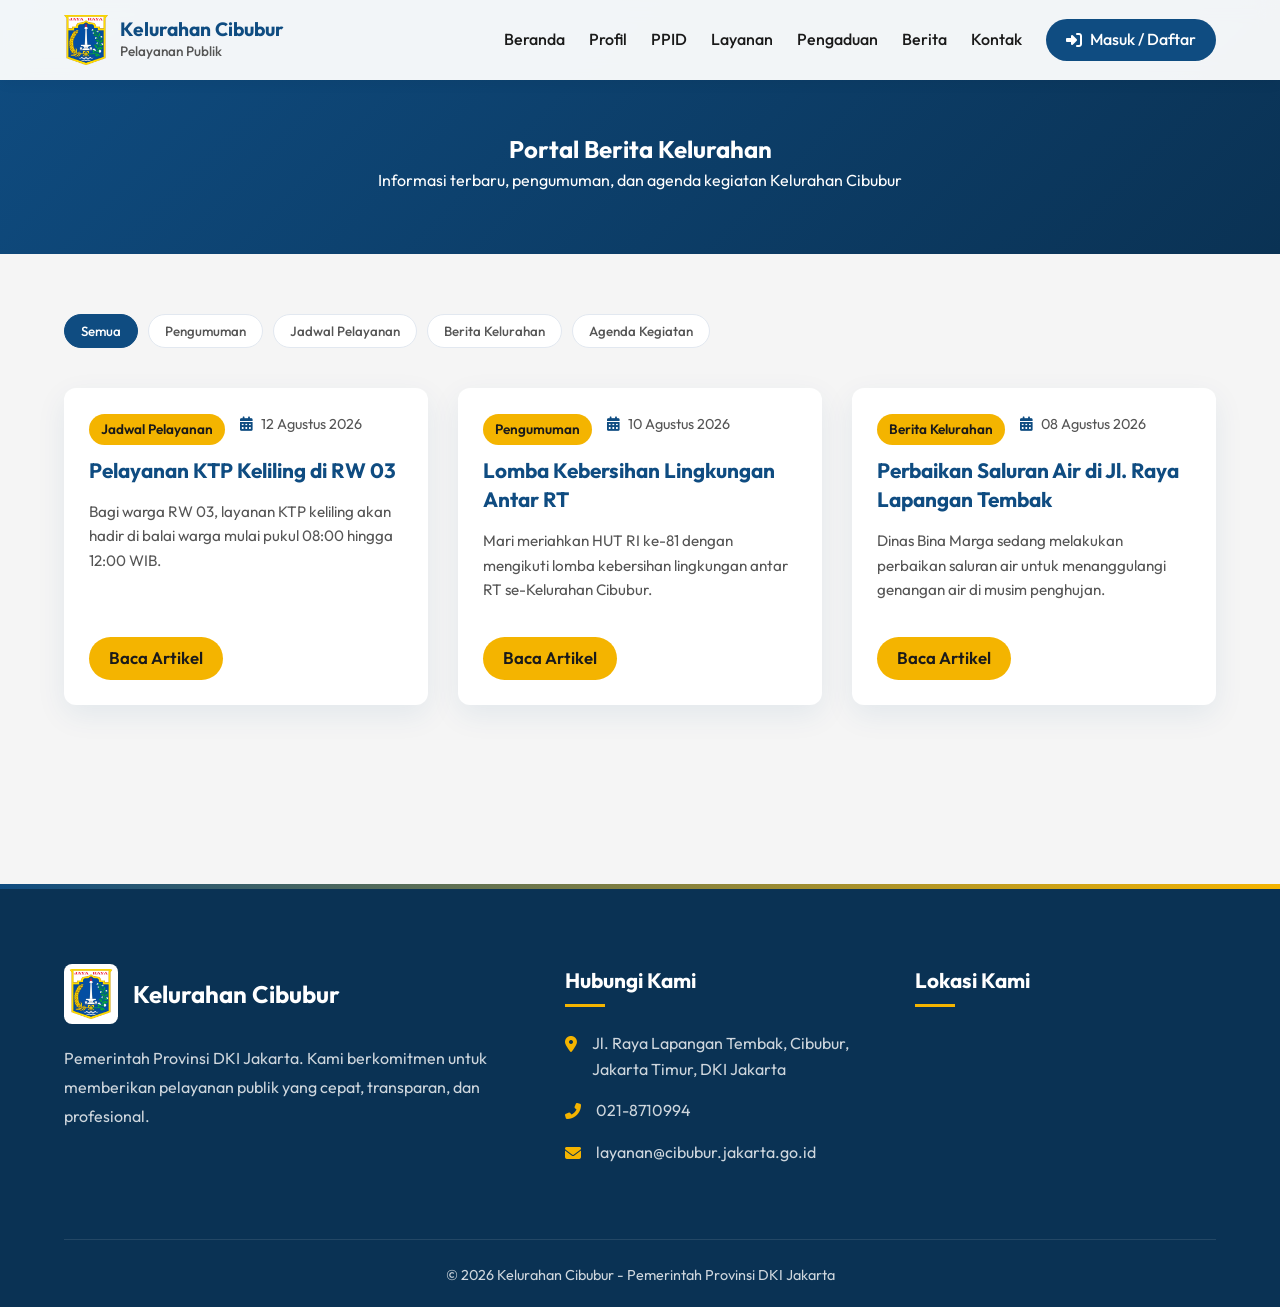
==== berita.html @ 1cba6c8f "2" ====
<!DOCTYPE html>
<html lang="id">
<head>
    <meta charset="UTF-8">
    <meta name="viewport" content="width=device-width, initial-scale=1.0">
    <title>Portal Berita - Kelurahan Cibubur</title>
    <meta name="description" content="Informasi terbaru, pengumuman, dan agenda kegiatan Kelurahan Cibubur">
    <link rel="preconnect" href="https://fonts.googleapis.com">
    <link rel="preconnect" href="https://fonts.gstatic.com" crossorigin>
    <link href="https://fonts.googleapis.com/css2?family=Outfit:wght@300;400;500;600;700;800&display=swap" rel="stylesheet">
    <link rel="stylesheet" href="https://cdnjs.cloudflare.com/ajax/libs/font-awesome/6.4.0/css/all.min.css">
    <link rel="stylesheet" href="style.css">
    <link rel="stylesheet" href="berita.css">
    <link rel="icon" type="image/webp" href="image/Pemprov DKI Jakarta.webp">
</head>
<body>

    <!-- Header Section -->
    <header class="header" id="header">
        <div class="container header-container">
            <div class="logo-container">
                <img src="image/Pemprov DKI Jakarta.webp" alt="Logo Pemprov DKI Jakarta" class="logo">
                <div class="logo-text">
                    <h1>Kelurahan Cibubur</h1>
                    <p>Pelayanan Publik</p>
                </div>
            </div>
            
            <button class="mobile-menu-btn" id="mobile-menu-btn">
                <i class="fas fa-bars"></i>
            </button>

            <nav class="nav-menu" id="nav-menu">
                <ul>
                    <li><a href="index.html">Beranda</a></li>
                    <li><a href="profil.html">Profil</a></li>
                    <li><a href="ppid.html">PPID</a></li>
                    <li><a href="index.html#layanan">Layanan</a></li>
                    <li><a href="index.html#pengaduan">Pengaduan</a></li>
                    <li><a href="berita.html" class="active">Berita</a></li>
                    <li><a href="index.html#kontak">Kontak</a></li>
                    <li class="nav-login-item"><a href="login.html" class="btn-login-nav"><i class="fas fa-sign-in-alt"></i> Masuk / Daftar</a></li>
                </ul>
            </nav>
        </div>
    </header>

    <!-- Page Header -->
    <section class="page-header">
        <div class="container">
            <h2>Portal Berita Kelurahan</h2>
            <p>Informasi terbaru, pengumuman, dan agenda kegiatan Kelurahan Cibubur</p>
        </div>
    </section>

    <!-- Main Content -->
    <section class="berita-section">
        <div class="container">
            <div class="berita-header">
                <div class="berita-filter">
                    <button class="filter-btn active">Semua</button>
                    <button class="filter-btn">Pengumuman</button>
                    <button class="filter-btn">Jadwal Pelayanan</button>
                    <button class="filter-btn">Berita Kelurahan</button>
                    <button class="filter-btn">Agenda Kegiatan</button>
                </div>
                <!-- This button is shown if logged in -->
                <button class="btn btn-primary" id="add-news-btn" style="display:none;"><i class="fas fa-plus"></i> Tambah Berita</button>
            </div>

            <!-- Dynamic News Grid -->
            <div class="blog-grid" id="berita-page-container">
                <!-- Loaded via JS -->
            </div>
        </div>
    </section>

    <!-- Modal Tambah Berita -->
    <div class="modal-overlay" id="addNewsModal">
        <div class="modal-content">
            <span class="close-modal"><i class="fas fa-times"></i></span>
            <h3 id="modalTitle">Tambah Berita Baru</h3>
            <form id="addNewsForm">
                <input type="hidden" id="newsId" value="">
                <div class="form-group">
                    <label>Judul Berita</label>
                    <input type="text" id="newsTitle" required class="form-control" placeholder="Masukkan Judul Berita">
                </div>
                <div class="form-group">
                    <label>Segmen / Kategori</label>
                    <select id="newsSegment" required class="form-control">
                        <option value="Pengumuman">Pengumuman</option>
                        <option value="Jadwal Pelayanan">Jadwal Pelayanan</option>
                        <option value="Berita Kelurahan">Berita Kelurahan</option>
                        <option value="Agenda Kegiatan">Agenda Kegiatan</option>
                    </select>
                </div>
                <div class="form-group">
                    <label>Unggah Gambar (Opsional, hanya tampil di detail)</label>
                    <input type="file" id="newsImageFile" class="form-control" accept="image/*">
                    <input type="hidden" id="newsImageBase64" value="">
                    <div id="imagePreviewContainer" style="margin-top: 10px; display: none;">
                        <img id="imagePreview" src="" alt="Preview" style="max-width: 100%; max-height: 150px; border-radius: 8px; object-fit: cover;">
                        <button type="button" id="removeImageBtn" class="btn" style="background: #e74c3c; color: white; padding: 4px 10px; font-size: 0.8rem; margin-top: 5px; border:none; border-radius: 4px;">Hapus Gambar</button>
                    </div>
                </div>
                <div class="form-group">
                    <label>Isi Berita Lengkap</label>
                    <textarea id="newsContent" required class="form-control" rows="8" placeholder="Tuliskan isi berita secara lengkap di sini..."></textarea>
                </div>
                <button type="submit" id="modalSubmitBtn" class="btn btn-primary" style="width:100%; margin-top:10px;">Terbitkan Berita</button>
            </form>
        </div>
    </div>

    <!-- Footer & Kontak -->
    <footer class="footer" id="kontak">
        <div class="container">
            <div class="footer-grid">
                
                <div class="footer-about">
                    <div class="footer-logo">
                        <img src="image/Pemprov DKI Jakarta.webp" alt="Logo DKI Jakarta">
                        <h3>Kelurahan Cibubur</h3>
                    </div>
                    <p>Pemerintah Provinsi DKI Jakarta. Kami berkomitmen untuk memberikan pelayanan publik yang cepat, transparan, dan profesional.</p>
                </div>

                <div class="footer-contact">
                    <h3>Hubungi Kami</h3>
                    <ul class="contact-list">
                        <li>
                            <i class="fas fa-map-marker-alt"></i>
                            <span>Jl. Raya Lapangan Tembak, Cibubur, Jakarta Timur, DKI Jakarta</span>
                        </li>
                        <li>
                            <i class="fas fa-phone-alt"></i>
                            <span>021-8710994</span>
                        </li>
                        <li>
                            <i class="fas fa-envelope"></i>
                            <span>layanan@cibubur.jakarta.go.id</span>
                        </li>
                    </ul>
                </div>

                <div class="footer-maps">
                    <h3>Lokasi Kami</h3>
                    <div class="map-container">
                        <iframe src="https://maps.google.com/maps?q=Kantor+Kelurahan+Cibubur,+Jakarta+Timur&t=&z=15&ie=UTF8&iwloc=&output=embed" width="100%" height="150"
                            style="border:0; border-radius: 8px;" allowfullscreen="" loading="lazy"
                            referrerpolicy="no-referrer-when-downgrade"></iframe>
                    </div>
                </div>

            </div>
            
            <div class="footer-bottom">
                <p>&copy; 2026 Kelurahan Cibubur - Pemerintah Provinsi DKI Jakarta</p>
            </div>
        </div>
    </footer>

    <script src="script.js"></script>
    <script src="berita.js"></script>
</body>
</html>
---- style.css ----
/* --- CSS Variables & Resets --- */
:root {
    --primary-color: #0F4C81;   /* Biru tua */
    --secondary-color: #F4B400; /* Emas */
    --bg-light: #F5F5F5;        /* Abu-abu muda */
    --text-light: #FFFFFF;      /* Putih */
    --text-dark: #1A1A1A;
    --text-muted: #555555;
    --border-color: #E2E8F0;
    --box-shadow: 0 10px 30px rgba(15, 76, 129, 0.08);
    --transition: all 0.3s cubic-bezier(0.25, 0.8, 0.25, 1);
}

* {
    margin: 0;
    padding: 0;
    box-sizing: border-box;
    font-family: 'Outfit', sans-serif;
}

html {
    scroll-behavior: smooth;
}

body {
    background-color: var(--text-light);
    color: var(--text-dark);
    line-height: 1.6;
    overflow-x: hidden;
}

ul {
    list-style: none;
}

a {
    text-decoration: none;
    color: inherit;
}

.container {
    max-width: 1200px;
    margin: 0 auto;
    padding: 0 24px;
}

/* --- Section Titles --- */
.section-header {
    text-align: center;
    margin-bottom: 48px;
}

.section-header.align-left {
    text-align: left;
}

.section-header h2 {
    font-size: 2.5rem;
    color: var(--primary-color);
    margin-bottom: 12px;
    position: relative;
    display: inline-block;
}

.section-header h2::after {
    content: '';
    position: absolute;
    bottom: -8px;
    left: 50%;
    transform: translateX(-50%);
    width: 60px;
    height: 4px;
    background-color: var(--secondary-color);
    border-radius: 2px;
}

.section-header.align-left h2::after {
    left: 0;
    transform: none;
}

.section-header p {
    color: var(--text-muted);
    font-size: 1.1rem;
}

/* --- Buttons --- */
.btn {
    display: inline-flex;
    align-items: center;
    justify-content: center;
    gap: 10px;
    padding: 14px 28px;
    border-radius: 50px;
    font-weight: 600;
    font-size: 1.05rem;
    transition: var(--transition);
    cursor: pointer;
    border: none;
}

.btn-primary {
    background-color: var(--secondary-color);
    color: var(--text-dark);
}

.btn-primary:hover {
    background-color: #f7c32a;
    transform: translateY(-3px);
    box-shadow: 0 8px 20px rgba(244, 180, 0, 0.4);
}

.btn-secondary {
    background-color: rgba(255, 255, 255, 0.1);
    color: var(--text-light);
    border: 1px solid rgba(255, 255, 255, 0.3);
    backdrop-filter: blur(5px);
}

.btn-secondary:hover {
    background-color: var(--text-light);
    color: var(--primary-color);
    transform: translateY(-3px);
}


/* --- Header --- */
.header {
    position: fixed;
    top: 0;
    left: 0;
    width: 100%;
    z-index: 1000;
    background-color: rgba(255, 255, 255, 0.95);
    backdrop-filter: blur(10px);
    box-shadow: 0 2px 15px rgba(0,0,0,0.05);
    transition: var(--transition);
    padding: 15px 0;
}

.header.scrolled {
    padding: 10px 0;
}

.header-container {
    display: flex;
    justify-content: space-between;
    align-items: center;
}

.logo-container {
    display: flex;
    align-items: center;
    gap: 12px;
}

.logo {
    height: 50px;
    width: auto;
}

.logo-text h1 {
    font-size: 1.2rem;
    font-weight: 700;
    color: var(--primary-color);
    line-height: 1.2;
}

.logo-text p {
    font-size: 0.85rem;
    color: var(--text-muted);
    font-weight: 500;
}

.nav-menu ul {
    display: flex;
    align-items: center;
    gap: 24px;
}

.nav-menu a {
    font-weight: 500;
    color: var(--text-dark);
    font-size: 1rem;
    position: relative;
    padding: 5px 0;
    transition: var(--transition);
}

.nav-menu a:hover, .nav-menu a.active {
    color: var(--primary-color);
}

.nav-menu a::after {
    content: '';
    position: absolute;
    bottom: 0;
    left: 0;
    width: 0;
    height: 2px;
    background-color: var(--secondary-color);
    transition: var(--transition);
}

.nav-menu a:hover::after, .nav-menu a.active::after {
    width: 100%;
}

.mobile-menu-btn {
    display: none;
    background: none;
    border: none;
    font-size: 1.5rem;
    color: var(--primary-color);
    cursor: pointer;
}

/* --- User Profile Nav --- */
.user-profile-nav {
    position: relative;
}

.btn-login-nav {
    background-color: var(--primary-color);
    color: var(--text-light) !important;
    padding: 8px 20px !important;
    border-radius: 50px;
    display: flex;
    align-items: center;
    gap: 8px;
}

.btn-login-nav:hover {
    background-color: var(--secondary-color);
    color: var(--text-dark) !important;
}

.btn-login-nav::after {
    display: none !important; /* Hide underline for this specific button */
}

.profile-dropdown {
    position: absolute;
    top: 100%;
    right: 0;
    margin-top: 10px;
    background: var(--text-light);
    border-radius: 10px;
    box-shadow: 0 10px 25px rgba(0,0,0,0.1);
    width: 200px;
    opacity: 0;
    visibility: hidden;
    transform: translateY(10px);
    transition: var(--transition);
}

.user-profile-nav:hover .profile-dropdown {
    opacity: 1;
    visibility: visible;
    transform: translateY(0);
}

.profile-dropdown a {
    display: block;
    padding: 12px 20px !important;
    color: var(--text-dark) !important;
    border-bottom: 1px solid var(--border-color);
}

.profile-dropdown a:last-child {
    border-bottom: none;
    color: #e74c3c !important;
}

.profile-dropdown a:hover {
    background-color: var(--bg-light);
    color: var(--primary-color) !important;
}

.profile-dropdown a::after {
    display: none !important;
}

/* --- Hero Section --- */
.hero {
    position: relative;
    height: 100vh;
    min-height: 600px;
    display: flex;
    align-items: center;
    background: linear-gradient(135deg, rgba(15,76,129,0.9) 0%, rgba(15,76,129,0.7) 100%), url('https://images.unsplash.com/photo-1544253342-990a48b598d1?ixlib=rb-4.0.3&auto=format&fit=crop&w=2070&q=80') center/cover;
    background-attachment: fixed;
    color: var(--text-light);
    padding-top: 80px;
}

.hero-overlay {
    position: absolute;
    top: 0;
    left: 0;
    right: 0;
    bottom: 0;
    background: radial-gradient(circle at center, transparent 0%, rgba(0,0,0,0.4) 100%);
}

.hero-content {
    position: relative;
    z-index: 10;
    max-width: 800px;
    text-align: left;
    animation: fadeInUp 1s ease;
}

.hero-subtitle {
    font-size: 1.5rem;
    font-weight: 300;
    margin-bottom: 10px;
    color: var(--bg-light);
}

.hero-title {
    font-size: 4.5rem;
    font-weight: 800;
    line-height: 1.1;
    margin-bottom: 20px;
    color: var(--text-light);
    text-shadow: 2px 2px 4px rgba(0,0,0,0.3);
}

.hero-tagline {
    font-size: 1.5rem;
    font-weight: 400;
    margin-bottom: 40px;
    color: var(--secondary-color);
    font-style: italic;
}

.hero-buttons {
    display: flex;
    gap: 16px;
    flex-wrap: wrap;
}

@keyframes fadeInUp {
    from {
        opacity: 0;
        transform: translateY(30px);
    }
    to {
        opacity: 1;
        transform: translateY(0);
    }
}

/* --- Services Section --- */
.services {
    padding: 100px 0;
    background-color: var(--bg-light);
}

.services-grid {
    display: grid;
    grid-template-columns: repeat(auto-fit, minmax(300px, 1fr));
    gap: 30px;
}

.service-card {
    background: var(--text-light);
    padding: 40px 30px;
    border-radius: 16px;
    text-align: center;
    box-shadow: var(--box-shadow);
    transition: var(--transition);
    position: relative;
    overflow: hidden;
    z-index: 1;
}

.service-card::before {
    content: '';
    position: absolute;
    top: 0;
    left: 0;
    width: 100%;
    height: 0;
    background-color: var(--primary-color);
    transition: var(--transition);
    z-index: -1;
    border-radius: 16px;
}

.service-card:hover {
    transform: translateY(-10px);
}

.service-card:hover::before {
    height: 100%;
}

.service-icon {
    width: 80px;
    height: 80px;
    background-color: rgba(244, 180, 0, 0.1);
    color: var(--secondary-color);
    border-radius: 50%;
    display: flex;
    align-items: center;
    justify-content: center;
    font-size: 2.2rem;
    margin: 0 auto 24px;
    transition: var(--transition);
}

.service-card:hover .service-icon {
    background-color: var(--secondary-color);
    color: var(--primary-color);
}

.service-card h3 {
    font-size: 1.4rem;
    color: var(--primary-color);
    margin-bottom: 15px;
    transition: var(--transition);
}

.service-card p {
    color: var(--text-muted);
    font-size: 1rem;
    transition: var(--transition);
}

.service-card:hover h3, .service-card:hover p {
    color: var(--text-light);
}

/* --- Info & Stats Section --- */
.info-stats {
    padding: 100px 0;
    background-color: var(--text-light);
}

.info-stats-grid {
    display: grid;
    grid-template-columns: 1fr 1fr;
    gap: 60px;
}

.info-list {
    display: flex;
    flex-direction: column;
    gap: 20px;
}

.info-item {
    display: flex;
    align-items: center;
    gap: 20px;
    padding: 20px;
    background-color: var(--bg-light);
    border-radius: 12px;
    transition: var(--transition);
    border-left: 4px solid transparent;
}

.info-item:hover {
    border-left-color: var(--secondary-color);
    box-shadow: var(--box-shadow);
    transform: translateX(5px);
}

.info-icon {
    width: 60px;
    height: 60px;
    background-color: var(--primary-color);
    color: var(--text-light);
    border-radius: 50%;
    display: flex;
    align-items: center;
    justify-content: center;
    font-size: 1.5rem;
}

.info-content h4 {
    color: var(--primary-color);
    font-size: 1.2rem;
    margin-bottom: 5px;
}

.info-content p {
    color: var(--text-muted);
    font-size: 0.95rem;
}

/* Stats Grid */
.stats-grid {
    display: grid;
    grid-template-columns: repeat(2, 1fr);
    gap: 24px;
}

.stat-card {
    background-color: var(--primary-color);
    color: var(--text-light);
    padding: 30px 20px;
    border-radius: 16px;
    text-align: center;
    box-shadow: var(--box-shadow);
    transition: var(--transition);
}

.stat-card:hover {
    transform: translateY(-5px);
}

.stat-card.highlight-stat {
    background-color: var(--secondary-color);
    color: var(--text-dark);
}

.stat-number {
    font-size: 2.8rem;
    font-weight: 700;
    margin-bottom: 8px;
}

.highlight-stat .stat-number::after {
    content: '%';
    font-size: 2rem;
}

.stat-label {
    font-size: 1rem;
    font-weight: 500;
    opacity: 0.9;
}


/* --- Footer --- */
.footer {
    background-color: #0A3254; /* Darker variant of primary */
    color: rgba(255, 255, 255, 0.8);
    padding: 80px 0 20px;
    position: relative;
    overflow: hidden;
}

.footer::before {
    content: '';
    position: absolute;
    top: 0;
    left: 0;
    width: 100%;
    height: 5px;
    background: linear-gradient(90deg, var(--primary-color), var(--secondary-color));
}

.footer-grid {
    display: grid;
    grid-template-columns: 1.5fr 1fr 1fr;
    gap: 50px;
    margin-bottom: 50px;
}

.footer-about p {
    margin-top: 20px;
    line-height: 1.8;
}

.footer-logo {
    display: flex;
    align-items: center;
    gap: 15px;
}

.footer-logo img {
    height: 60px;
    background-color: white;
    border-radius: 8px;
    padding: 5px;
}

.footer-logo h3 {
    color: var(--text-light);
    font-size: 1.5rem;
}

.footer-contact h3, .footer-maps h3 {
    color: var(--text-light);
    margin-bottom: 24px;
    font-size: 1.3rem;
    position: relative;
    padding-bottom: 10px;
}

.footer-contact h3::after, .footer-maps h3::after {
    content: '';
    position: absolute;
    bottom: 0;
    left: 0;
    width: 40px;
    height: 3px;
    background-color: var(--secondary-color);
}

.contact-list li {
    display: flex;
    gap: 15px;
    margin-bottom: 16px;
    align-items: flex-start;
}

.contact-list i {
    color: var(--secondary-color);
    margin-top: 5px;
}

.footer-bottom {
    text-align: center;
    padding-top: 24px;
    border-top: 1px solid rgba(255, 255, 255, 0.1);
    font-size: 0.9rem;
}

/* --- Responsive Design --- */
@media (max-width: 992px) {
    .info-stats-grid {
        grid-template-columns: 1fr;
    }
    
    .footer-grid {
        grid-template-columns: 1fr 1fr;
    }
}

@media (max-width: 768px) {
    .hero-title {
        font-size: 3rem;
    }
    
    .hero-tagline {
        font-size: 1.2rem;
    }
    
    .footer-grid {
        grid-template-columns: 1fr;
    }
    
    .mobile-menu-btn {
        display: block;
    }
    
    .nav-menu {
        position: absolute;
        top: 100%;
        left: 0;
        width: 100%;
        background-color: var(--text-light);
        padding: 20px 0;
        box-shadow: 0 10px 15px rgba(0,0,0,0.1);
        clip-path: polygon(0 0, 100% 0, 100% 0, 0 0);
        transition: var(--transition);
    }
    
    .nav-menu.active {
        clip-path: polygon(0 0, 100% 0, 100% 100%, 0 100%);
    }
    
    .nav-menu ul {
        flex-direction: column;
        align-items: center;
        gap: 20px;
    }
}

@media (max-width: 480px) {
    .stats-grid {
        grid-template-columns: 1fr;
    }
}
---- berita.css ----
/* Berita Page Header */
.page-header {
    background: linear-gradient(135deg, var(--primary-color) 0%, #0A3254 100%);
    padding: 130px 0 60px;
    text-align: center;
    color: var(--text-light);
}

.berita-section {
    padding: 60px 0;
    background-color: var(--bg-light);
    min-height: 70vh;
}

.berita-header {
    display: flex;
    justify-content: space-between;
    align-items: center;
    margin-bottom: 40px;
    flex-wrap: wrap;
    gap: 20px;
}

.berita-filter {
    display: flex;
    gap: 10px;
    flex-wrap: wrap;
}

.filter-btn {
    padding: 8px 16px;
    background: var(--text-light);
    border: 1px solid var(--border-color);
    border-radius: 50px;
    cursor: pointer;
    font-weight: 500;
    color: var(--text-muted);
    transition: var(--transition);
}

.filter-btn:hover, .filter-btn.active {
    background: var(--primary-color);
    color: var(--text-light);
    border-color: var(--primary-color);
}

/* Blog Grid */
.blog-grid {
    display: grid;
    grid-template-columns: repeat(auto-fill, minmax(320px, 1fr));
    gap: 30px;
}

.blog-card {
    background: var(--text-light);
    border-radius: 12px;
    overflow: hidden;
    box-shadow: var(--box-shadow);
    transition: var(--transition);
    display: flex;
    flex-direction: column;
}

.blog-card:hover {
    transform: translateY(-5px);
    box-shadow: 0 15px 35px rgba(0,0,0,0.1);
}

.blog-badge {
    background: var(--secondary-color);
    color: var(--text-dark);
    padding: 5px 12px;
    border-radius: 50px;
    font-size: 0.85rem;
    font-weight: 600;
    display: inline-block;
}

.blog-content {
    padding: 25px;
    display: flex;
    flex-direction: column;
    flex: 1;
}

.blog-date {
    color: var(--text-muted);
    font-size: 0.9rem;
    margin-bottom: 10px;
}

.blog-date i {
    color: var(--primary-color);
    margin-right: 5px;
}

.blog-content h3 {
    color: var(--primary-color);
    font-size: 1.3rem;
    margin-bottom: 15px;
    line-height: 1.4;
}

.blog-content p {
    color: var(--text-muted);
    font-size: 0.95rem;
    margin-bottom: 20px;
    flex: 1;
}

/* Modal */
.modal-overlay {
    position: fixed;
    top: 0;
    left: 0;
    width: 100%;
    height: 100%;
    background: rgba(0,0,0,0.6);
    backdrop-filter: blur(5px);
    display: none;
    align-items: center;
    justify-content: center;
    z-index: 2000;
}

.modal-content {
    background: var(--text-light);
    width: 100%;
    max-width: 500px;
    border-radius: 16px;
    padding: 30px;
    position: relative;
    animation: fadeIn 0.3s ease;
}

.close-modal {
    position: absolute;
    top: 20px;
    right: 20px;
    font-size: 1.5rem;
    color: var(--text-muted);
    cursor: pointer;
}

.close-modal:hover {
    color: var(--primary-color);
}

.modal-content h3 {
    color: var(--primary-color);
    margin-bottom: 25px;
    font-size: 1.5rem;
}

.form-control {
    width: 100%;
    padding: 12px 15px;
    border: 1px solid var(--border-color);
    border-radius: 8px;
    font-family: inherit;
    font-size: 1rem;
    margin-top: 5px;
    box-sizing: border-box;
}

.form-control:focus {
    outline: none;
    border-color: var(--primary-color);
}

/* Home Horizontal News */
.home-news-wrapper {
    display: flex;
    flex-direction: column;
    gap: 20px;
}

.news-card-horizontal {
    display: flex;
    background: var(--text-light);
    border-radius: 12px;
    overflow: hidden;
    box-shadow: 0 4px 15px rgba(0,0,0,0.05);
    transition: var(--transition);
    border: 1px solid var(--border-color);
}

.news-card-horizontal:hover {
    box-shadow: var(--box-shadow);
    transform: translateX(5px);
    border-color: var(--secondary-color);
}



.news-content-horz {
    padding: 20px;
    flex: 1;
}

.news-meta {
    display: flex;
    align-items: center;
    gap: 15px;
    margin-bottom: 10px;
}

.news-badge {
    background: var(--secondary-color);
    color: var(--text-dark);
    padding: 3px 10px;
    border-radius: 50px;
    font-size: 0.8rem;
    font-weight: 600;
}

.news-date {
    color: var(--text-muted);
    font-size: 0.85rem;
}

.news-content-horz h4 {
    color: var(--primary-color);
    font-size: 1.2rem;
    margin-bottom: 8px;
}

.news-content-horz p {
    color: var(--text-muted);
    font-size: 0.95rem;
    margin-bottom: 12px;
    display: -webkit-box;
    -webkit-line-clamp: 2;
    -webkit-box-orient: vertical;
    overflow: hidden;
}

.read-more {
    color: var(--primary-color);
    font-weight: 600;
    font-size: 0.9rem;
    display: flex;
    align-items: center;
    gap: 5px;
}

.read-more:hover {
    color: var(--secondary-color);
}
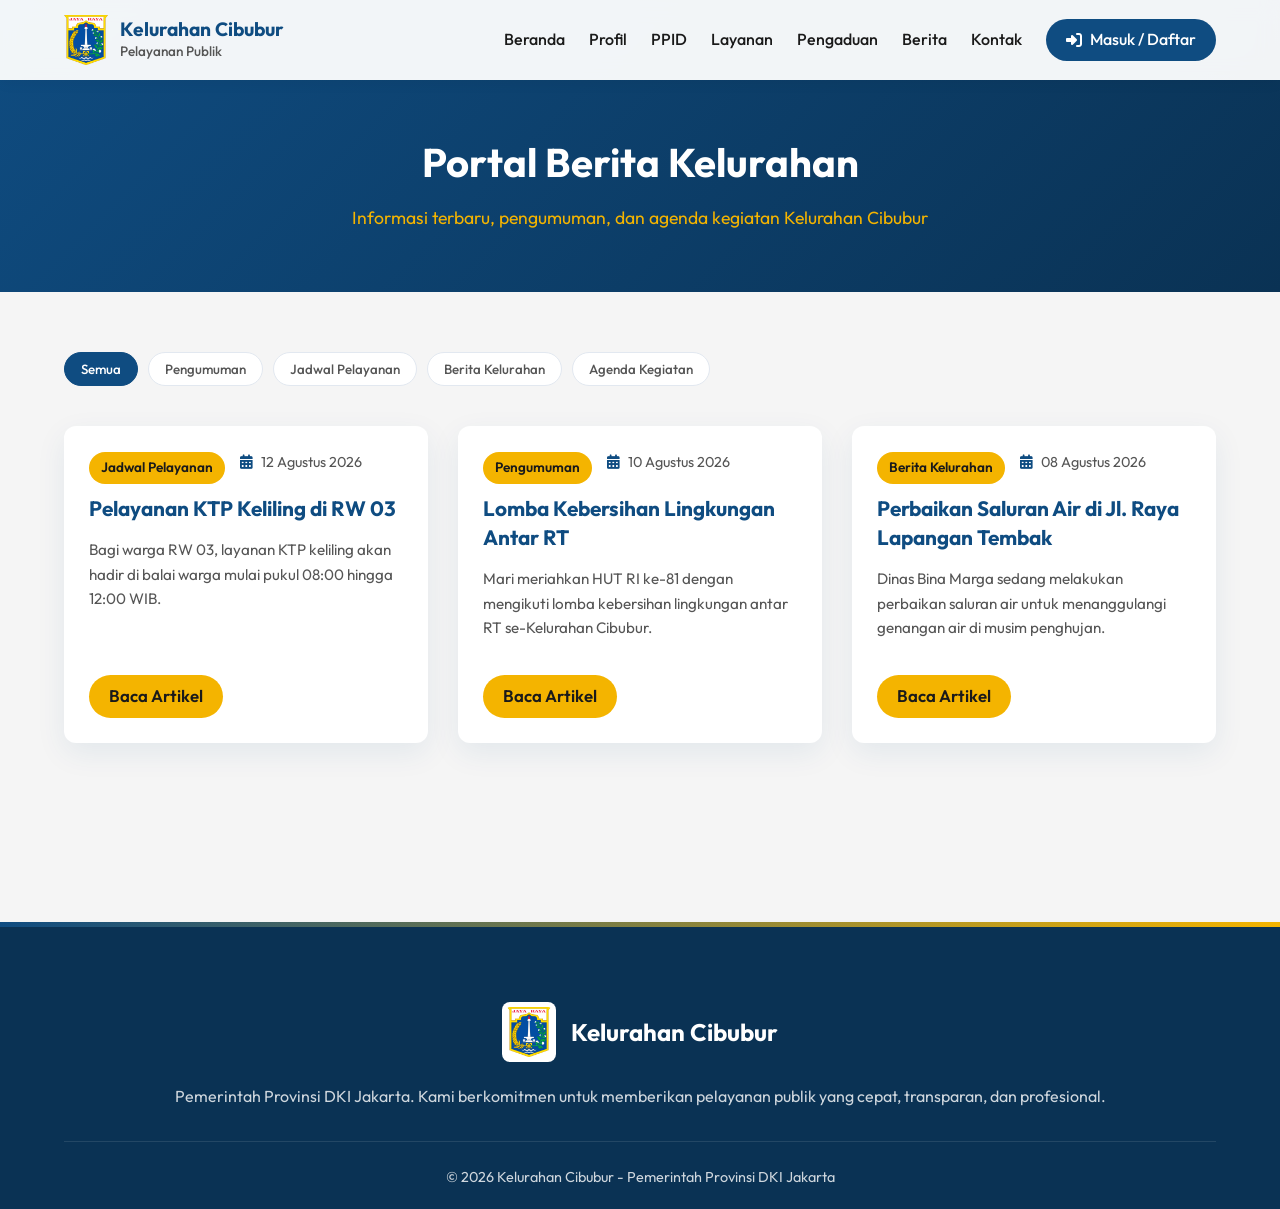
==== commit 2bab02a1: "push final?" ====
--- a/berita.html
+++ b/berita.html
@@ -36,9 +36,9 @@
                     <li><a href="profil.html">Profil</a></li>
                     <li><a href="ppid.html">PPID</a></li>
                     <li><a href="index.html#layanan">Layanan</a></li>
-                    <li><a href="index.html#pengaduan">Pengaduan</a></li>
+                    <li><a href="pengaduan.html">Pengaduan</a></li>
                     <li><a href="berita.html" class="active">Berita</a></li>
-                    <li><a href="index.html#kontak">Kontak</a></li>
+                    <li><a href="kontak.html">Kontak</a></li>
                     <li class="nav-login-item"><a href="login.html" class="btn-login-nav"><i class="fas fa-sign-in-alt"></i> Masuk / Daftar</a></li>
                 </ul>
             </nav>
@@ -126,34 +126,7 @@
                     <p>Pemerintah Provinsi DKI Jakarta. Kami berkomitmen untuk memberikan pelayanan publik yang cepat, transparan, dan profesional.</p>
                 </div>
 
-                <div class="footer-contact">
-                    <h3>Hubungi Kami</h3>
-                    <ul class="contact-list">
-                        <li>
-                            <i class="fas fa-map-marker-alt"></i>
-                            <span>Jl. Raya Lapangan Tembak, Cibubur, Jakarta Timur, DKI Jakarta</span>
-                        </li>
-                        <li>
-                            <i class="fas fa-phone-alt"></i>
-                            <span>021-8710994</span>
-                        </li>
-                        <li>
-                            <i class="fas fa-envelope"></i>
-                            <span>layanan@cibubur.jakarta.go.id</span>
-                        </li>
-                    </ul>
                 </div>
-
-                <div class="footer-maps">
-                    <h3>Lokasi Kami</h3>
-                    <div class="map-container">
-                        <iframe src="https://maps.google.com/maps?q=Kantor+Kelurahan+Cibubur,+Jakarta+Timur&t=&z=15&ie=UTF8&iwloc=&output=embed" width="100%" height="150"
-                            style="border:0; border-radius: 8px;" allowfullscreen="" loading="lazy"
-                            referrerpolicy="no-referrer-when-downgrade"></iframe>
-                    </div>
-                </div>
-
-            </div>
             
             <div class="footer-bottom">
                 <p>&copy; 2026 Kelurahan Cibubur - Pemerintah Provinsi DKI Jakarta</p>
@@ -165,3 +138,4 @@
     <script src="berita.js"></script>
 </body>
 </html>
+
--- a/style.css
+++ b/style.css
@@ -555,10 +555,10 @@
 }
 
 .footer-grid {
-    display: grid;
-    grid-template-columns: 1.5fr 1fr 1fr;
-    gap: 50px;
-    margin-bottom: 50px;
+    display: flex;
+    justify-content: center;
+    text-align: center;
+    margin-bottom: 30px;
 }
 
 .footer-about p {
@@ -569,6 +569,7 @@
 .footer-logo {
     display: flex;
     align-items: center;
+    justify-content: center;
     gap: 15px;
 }
 
@@ -670,6 +671,19 @@
         align-items: center;
         gap: 20px;
     }
+    
+    .nav-login-item {
+        width: 100%;
+        text-align: center;
+        padding: 0 20px;
+        box-sizing: border-box;
+    }
+    
+    .btn-login-nav {
+        display: block;
+        width: 100%;
+        text-align: center;
+    }
 }
 
 @media (max-width: 480px) {
--- a/berita.css
+++ b/berita.css
@@ -4,6 +4,16 @@
     padding: 130px 0 60px;
     text-align: center;
     color: var(--text-light);
+}
+
+.page-header h2 {
+    font-size: 2.5rem;
+    margin-bottom: 10px;
+}
+
+.page-header p {
+    color: var(--secondary-color);
+    font-size: 1.1rem;
 }
 
 .berita-section {
